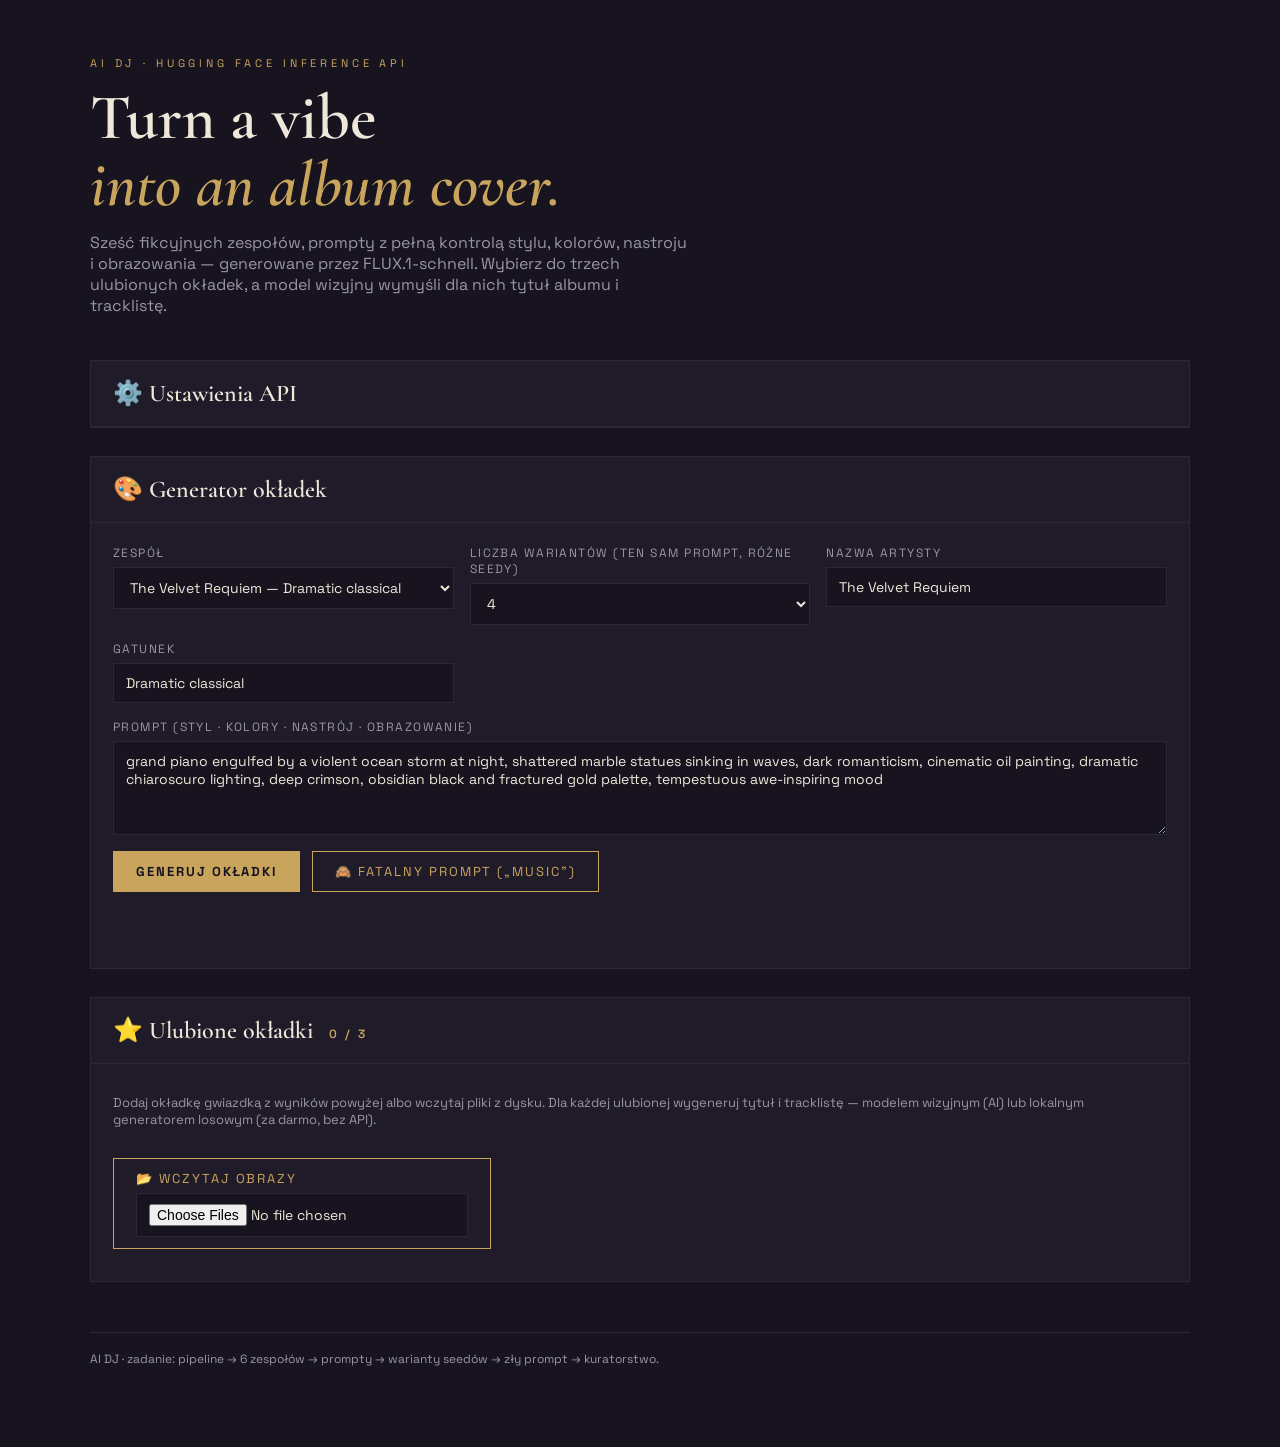
==== index.html @ 2be63d0e "1st commit" ====
<!DOCTYPE html>
<html lang="pl">
<head>
<meta charset="utf-8">
<meta name="viewport" content="width=device-width, initial-scale=1">
<title>AI DJ — Turn a Vibe into an Album Cover</title>
<link href="https://fonts.googleapis.com/css2?family=Cormorant+Garamond:ital,wght@0,600;1,500&family=Space+Grotesk:wght@400;500;700&display=swap" rel="stylesheet">
<link rel="stylesheet" href="style.css">
</head>
<body>

<header>
  <p class="label">AI DJ · Hugging Face Inference API</p>
  <h1>Turn a vibe<br><em>into an album cover.</em></h1>
  <p class="sub">Sześć fikcyjnych zespołów, prompty z pełną kontrolą stylu, kolorów, nastroju
     i obrazowania — generowane przez FLUX.1-schnell. Wybierz do trzech ulubionych okładek,
     a model wizyjny wymyśli dla nich tytuł albumu i tracklistę.</p>
</header>

<main>

  <!-- ⚙️ USTAWIENIA API -->
  <details class="panel" id="settings-panel">
    <summary>⚙️ Ustawienia API</summary>
    <div class="panel-body grid-2">
      <label>Token Hugging Face (Read)
        <input type="password" id="hf-token" placeholder="hf_...">
      </label>
      <label>Model text-to-image
        <input type="text" id="image-model" value="black-forest-labs/FLUX.1-schnell">
      </label>
      <label>Endpoint obrazów
        <select id="image-base">
          <option value="https://router.huggingface.co/hf-inference/models/">router.huggingface.co (zalecany)</option>
          <option value="https://api-inference.huggingface.co/models/">api-inference.huggingface.co (klasyczny)</option>
        </select>
      </label>
      <label>Model wizyjny (tytuły + tracklisty)
        <input type="text" id="vision-model" value="meta-llama/Llama-4-Scout-17B-16E-Instruct">
      </label>
      <button id="save-settings" class="btn btn-gold">Zapisz ustawienia</button>
      <p class="hint">Token jest zapisywany wyłącznie lokalnie (localStorage) w tej przeglądarce.</p>
    </div>
  </details>

  <!-- 🎨 GENERATOR -->
  <section class="panel">
    <h2>🎨 Generator okładek</h2>
    <div class="panel-body">
      <div class="grid-2">
        <label>Zespół
          <select id="act-select"></select>
        </label>
        <label>Liczba wariantów (ten sam prompt, różne seedy)
          <select id="count-select">
            <option>1</option><option>2</option><option>3</option><option selected>4</option>
          </select>
        </label>
        <label>Nazwa artysty
          <input type="text" id="artist-input">
        </label>
        <label>Gatunek
          <input type="text" id="genre-input">
        </label>
      </div>
      <label>Prompt (styl · kolory · nastrój · obrazowanie)
        <textarea id="prompt-input" rows="4"></textarea>
      </label>
      <div class="btn-row">
        <button id="generate-btn" class="btn btn-gold">Generuj okładki</button>
        <button id="bad-prompt-btn" class="btn btn-ghost" title="Punkt 5 zadania: prompt bez żadnych wskazówek">🙈 Fatalny prompt („music”)</button>
      </div>
      <p id="status" class="status" role="status"></p>
      <div id="results" class="results"></div>
    </div>
  </section>

  <!-- ⭐ ULUBIONE -->
  <section class="panel">
    <h2>⭐ Ulubione okładki <span class="counter" id="fav-counter">0 / 3</span></h2>
    <div class="panel-body">
      <p class="hint">Dodaj okładkę gwiazdką z wyników powyżej albo wczytaj pliki z dysku.
         Dla każdej ulubionej wygeneruj tytuł i tracklistę — modelem wizyjnym (AI)
         lub lokalnym generatorem losowym (za darmo, bez API).</p>
      <label class="btn btn-ghost file-btn">📂 Wczytaj obrazy
        <input type="file" id="file-input" accept="image/*" multiple hidden>
      </label>
      <div id="favourites" class="rack"></div>
    </div>
  </section>

</main>

<footer>
  <p>AI DJ · zadanie: pipeline → 6 zespołów → prompty → warianty seedów → zły prompt → kuratorstwo.</p>
</footer>

<script src="app.js"></script>
</body>
</html>
---- style.css ----
/* ============================================================
   AI DJ — identyfikacja wizualna „wytwórni płytowej”
   (spójna z gallery.html z wersji Colabowej projektu)
   ============================================================ */
:root {
  --ink:   #17141f;
  --panel: #1f1b29;
  --line:  #2c2738;
  --paper: #efe8da;
  --gold:  #c9a45c;
  --wine:  #7a2c3b;
  --fog:   #9a94a8;
}

* { box-sizing: border-box; margin: 0; }

body {
  background: var(--ink);
  color: var(--paper);
  font-family: 'Space Grotesk', sans-serif;
  padding: 56px 24px 80px;
}

header, main, footer { max-width: 1100px; margin: 0 auto; }

/* ---------- nagłówek ---------- */
header { margin-bottom: 44px; }

header .label {
  letter-spacing: .35em; text-transform: uppercase;
  font-size: 11px; color: var(--gold); margin-bottom: 14px;
}

header h1 {
  font-family: 'Cormorant Garamond', serif;
  font-size: clamp(38px, 6vw, 64px);
  font-weight: 600; line-height: 1.05;
}
header h1 em { font-style: italic; color: var(--gold); }

header .sub { margin-top: 14px; color: var(--fog); max-width: 60ch; }

/* ---------- panele ---------- */
.panel {
  background: var(--panel);
  border: 1px solid var(--line);
  margin-bottom: 28px;
}

.panel > h2, .panel > summary {
  font-family: 'Cormorant Garamond', serif;
  font-size: 24px; font-weight: 600;
  padding: 18px 22px;
  border-bottom: 1px solid var(--line);
  cursor: default;
}
.panel > summary { cursor: pointer; list-style: none; }
.panel > summary::-webkit-details-marker { display: none; }
details[open] > summary { border-bottom: 1px solid var(--line); }

.panel-body { padding: 22px; }

.counter {
  font-family: 'Space Grotesk', sans-serif;
  font-size: 12px; letter-spacing: .2em;
  color: var(--gold); margin-left: 10px;
}

/* ---------- formularze ---------- */
.grid-2 {
  display: grid; gap: 16px;
  grid-template-columns: repeat(auto-fit, minmax(260px, 1fr));
  margin-bottom: 16px;
}

label { display: block; font-size: 12px; letter-spacing: .12em;
        text-transform: uppercase; color: var(--fog); }

input, select, textarea {
  display: block; width: 100%; margin-top: 6px;
  background: var(--ink); color: var(--paper);
  border: 1px solid var(--line); padding: 10px 12px;
  font-family: 'Space Grotesk', sans-serif; font-size: 14px;
}
textarea { resize: vertical; }
input:focus, select:focus, textarea:focus, button:focus-visible {
  outline: 2px solid var(--gold); outline-offset: 1px;
}

.btn {
  display: inline-block; margin-top: 16px;
  padding: 11px 22px; font-size: 13px;
  letter-spacing: .15em; text-transform: uppercase;
  border: 1px solid var(--gold); cursor: pointer;
  font-family: 'Space Grotesk', sans-serif;
  transition: background .2s, color .2s;
}
.btn-gold { background: var(--gold); color: var(--ink); font-weight: 700; }
.btn-gold:hover { background: var(--paper); border-color: var(--paper); }
.btn-ghost { background: transparent; color: var(--gold); }
.btn-ghost:hover { background: var(--gold); color: var(--ink); }
.btn[disabled] { opacity: .45; cursor: wait; }
.btn-row { display: flex; gap: 12px; flex-wrap: wrap; }
.file-btn { width: fit-content; }

.hint { font-size: 13px; color: var(--fog); margin: 8px 0 14px;
        text-transform: none; letter-spacing: 0; }

.status { margin-top: 14px; font-size: 14px; color: var(--gold); min-height: 20px; }
.status.error { color: #d96a6a; }

/* ---------- wyniki generacji ---------- */
.results {
  display: grid; gap: 18px; margin-top: 20px;
  grid-template-columns: repeat(auto-fill, minmax(220px, 1fr));
}

.result-card { border: 1px solid var(--line); background: var(--ink); }
.result-card img { width: 100%; aspect-ratio: 1; object-fit: cover; display: block; }
.result-card .row {
  display: flex; justify-content: space-between; align-items: center;
  padding: 8px 10px; font-size: 12px; color: var(--fog);
}
.result-card button, .result-card a {
  background: none; border: none; color: var(--gold);
  font-size: 16px; cursor: pointer; text-decoration: none;
}
.result-card button:hover, .result-card a:hover { color: var(--paper); }

/* ---------- ulubione: koperty winylowe ---------- */
.rack {
  display: grid; gap: 40px; margin-top: 10px;
  grid-template-columns: repeat(auto-fit, minmax(280px, 1fr));
}

.sleeve { background: var(--ink); border: 1px solid var(--line);
          padding: 18px 18px 26px; }

.cover-wrap { position: relative; aspect-ratio: 1; }
.cover-wrap img {
  position: relative; z-index: 2;
  width: 100%; aspect-ratio: 1; object-fit: cover; display: block;
  box-shadow: 0 12px 30px rgba(0,0,0,.55);
}

/* sygnatura projektu: winyl wysuwa się zza okładki */
.vinyl {
  position: absolute; top: 4%; left: 0; z-index: 1;
  width: 92%; aspect-ratio: 1; border-radius: 50%;
  background: radial-gradient(circle at center,
    var(--gold) 0 12%, #0c0a10 13% 15%, #191521 16% 100%);
  box-shadow: inset 0 0 0 1px #000;
  transition: transform .5s cubic-bezier(.2,.7,.2,1);
}
.sleeve:hover .vinyl { transform: translateX(26%) rotate(40deg); }
@media (prefers-reduced-motion: reduce) {
  .vinyl { transition: none; }
  .sleeve:hover .vinyl { transform: none; }
}

.meta { margin-top: 22px; }
.meta .genre {
  font-size: 10px; letter-spacing: .3em; text-transform: uppercase;
  color: var(--gold); margin-bottom: 8px;
}
.meta h3 {
  font-family: 'Cormorant Garamond', serif;
  font-size: 26px; font-weight: 600; line-height: 1.1;
}
.meta .artist { color: var(--fog); margin: 4px 0 14px; font-size: 14px; }

.tracks { list-style: none; padding: 0; border-top: 1px solid var(--line); }
.tracks li {
  display: flex; gap: 14px; align-items: baseline;
  padding: 7px 0; font-size: 13.5px;
  border-bottom: 1px solid var(--line);
}
.tracks .no { color: var(--wine); font-size: 11px; letter-spacing: .1em; }

.sleeve .btn-row { margin-top: 14px; }
.sleeve .btn { margin-top: 0; padding: 8px 14px; font-size: 11px; }

footer { margin-top: 50px; color: var(--fog); font-size: 12px;
         border-top: 1px solid var(--line); padding-top: 18px; }
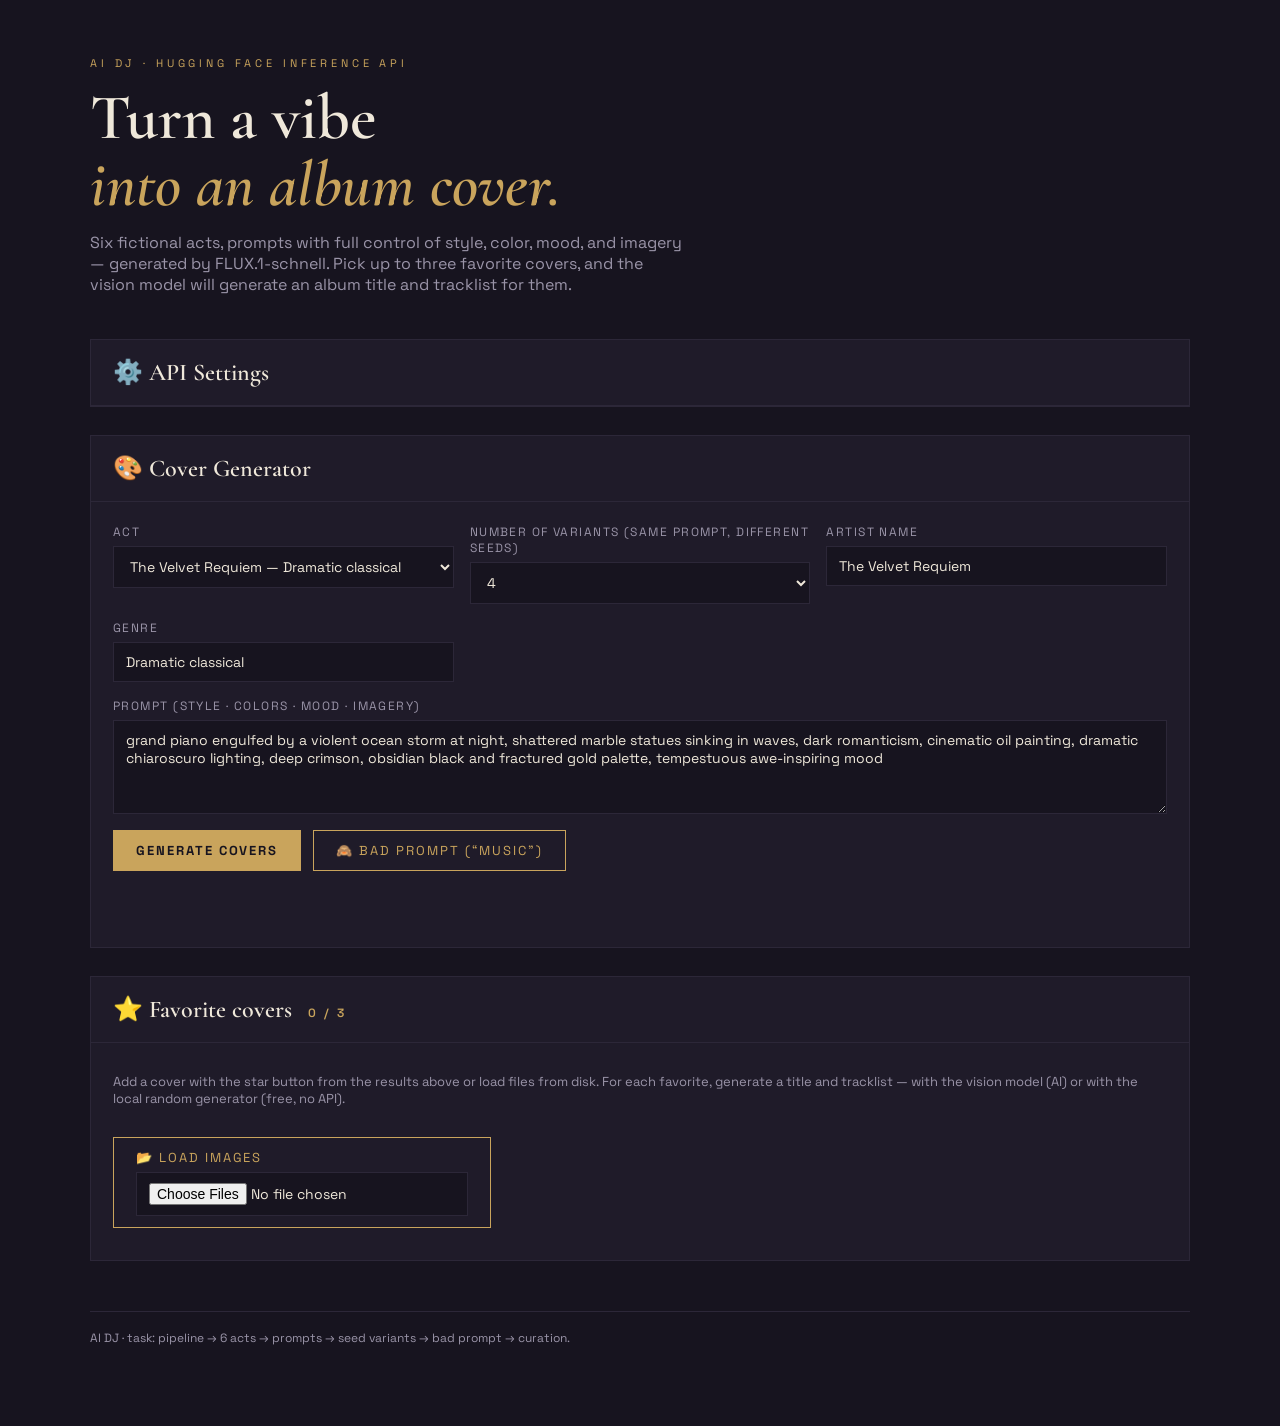
==== commit 59612e39: "translation into eng" ====
--- a/index.html
+++ b/index.html
@@ -1,5 +1,5 @@
 <!DOCTYPE html>
-<html lang="pl">
+<html lang="en">
 <head>
 <meta charset="utf-8">
 <meta name="viewport" content="width=device-width, initial-scale=1">
@@ -12,16 +12,16 @@
 <header>
   <p class="label">AI DJ · Hugging Face Inference API</p>
   <h1>Turn a vibe<br><em>into an album cover.</em></h1>
-  <p class="sub">Sześć fikcyjnych zespołów, prompty z pełną kontrolą stylu, kolorów, nastroju
-     i obrazowania — generowane przez FLUX.1-schnell. Wybierz do trzech ulubionych okładek,
-     a model wizyjny wymyśli dla nich tytuł albumu i tracklistę.</p>
+  <p class="sub">Six fictional acts, prompts with full control of style, color, mood,
+     and imagery — generated by FLUX.1-schnell. Pick up to three favorite covers,
+     and the vision model will generate an album title and tracklist for them.</p>
 </header>
 
 <main>
 
-  <!-- ⚙️ USTAWIENIA API -->
+  <!-- ⚙️ API SETTINGS -->
   <details class="panel" id="settings-panel">
-    <summary>⚙️ Ustawienia API</summary>
+    <summary>⚙️ API Settings</summary>
     <div class="panel-body grid-2">
       <label>Token Hugging Face (Read)
         <input type="password" id="hf-token" placeholder="hf_...">
@@ -29,60 +29,60 @@
       <label>Model text-to-image
         <input type="text" id="image-model" value="black-forest-labs/FLUX.1-schnell">
       </label>
-      <label>Endpoint obrazów
+      <label>Image endpoint
         <select id="image-base">
-          <option value="https://router.huggingface.co/hf-inference/models/">router.huggingface.co (zalecany)</option>
-          <option value="https://api-inference.huggingface.co/models/">api-inference.huggingface.co (klasyczny)</option>
+          <option value="https://router.huggingface.co/hf-inference/models/">router.huggingface.co (recommended)</option>
+          <option value="https://api-inference.huggingface.co/models/">api-inference.huggingface.co (classic)</option>
         </select>
       </label>
-      <label>Model wizyjny (tytuły + tracklisty)
+      <label>Vision model (titles + tracklists)
         <input type="text" id="vision-model" value="meta-llama/Llama-4-Scout-17B-16E-Instruct">
       </label>
-      <button id="save-settings" class="btn btn-gold">Zapisz ustawienia</button>
-      <p class="hint">Token jest zapisywany wyłącznie lokalnie (localStorage) w tej przeglądarce.</p>
+      <button id="save-settings" class="btn btn-gold">Save settings</button>
+      <p class="hint">The token is saved locally only (localStorage) in this browser.</p>
     </div>
   </details>
 
   <!-- 🎨 GENERATOR -->
   <section class="panel">
-    <h2>🎨 Generator okładek</h2>
+    <h2>🎨 Cover Generator</h2>
     <div class="panel-body">
       <div class="grid-2">
-        <label>Zespół
+        <label>Act
           <select id="act-select"></select>
         </label>
-        <label>Liczba wariantów (ten sam prompt, różne seedy)
+        <label>Number of variants (same prompt, different seeds)
           <select id="count-select">
             <option>1</option><option>2</option><option>3</option><option selected>4</option>
           </select>
         </label>
-        <label>Nazwa artysty
+        <label>Artist name
           <input type="text" id="artist-input">
         </label>
-        <label>Gatunek
+        <label>Genre
           <input type="text" id="genre-input">
         </label>
       </div>
-      <label>Prompt (styl · kolory · nastrój · obrazowanie)
+      <label>Prompt (style · colors · mood · imagery)
         <textarea id="prompt-input" rows="4"></textarea>
       </label>
       <div class="btn-row">
-        <button id="generate-btn" class="btn btn-gold">Generuj okładki</button>
-        <button id="bad-prompt-btn" class="btn btn-ghost" title="Punkt 5 zadania: prompt bez żadnych wskazówek">🙈 Fatalny prompt („music”)</button>
+        <button id="generate-btn" class="btn btn-gold">Generate covers</button>
+        <button id="bad-prompt-btn" class="btn btn-ghost" title="Task 5: prompt with no guidance">🙈 Bad prompt (“music”)</button>
       </div>
       <p id="status" class="status" role="status"></p>
       <div id="results" class="results"></div>
     </div>
   </section>
 
-  <!-- ⭐ ULUBIONE -->
+  <!-- ⭐ FAVORITES -->
   <section class="panel">
-    <h2>⭐ Ulubione okładki <span class="counter" id="fav-counter">0 / 3</span></h2>
+    <h2>⭐ Favorite covers <span class="counter" id="fav-counter">0 / 3</span></h2>
     <div class="panel-body">
-      <p class="hint">Dodaj okładkę gwiazdką z wyników powyżej albo wczytaj pliki z dysku.
-         Dla każdej ulubionej wygeneruj tytuł i tracklistę — modelem wizyjnym (AI)
-         lub lokalnym generatorem losowym (za darmo, bez API).</p>
-      <label class="btn btn-ghost file-btn">📂 Wczytaj obrazy
+      <p class="hint">Add a cover with the star button from the results above or load files from disk.
+         For each favorite, generate a title and tracklist — with the vision model (AI)
+         or with the local random generator (free, no API).</p>
+      <label class="btn btn-ghost file-btn">📂 Load images
         <input type="file" id="file-input" accept="image/*" multiple hidden>
       </label>
       <div id="favourites" class="rack"></div>
@@ -92,8 +92,7 @@
 </main>
 
 <footer>
-  <p>AI DJ · zadanie: pipeline → 6 zespołów → prompty → warianty seedów → zły prompt → kuratorstwo.</p>
-</footer>
+    <p>AI DJ · task: pipeline → 6 acts → prompts → seed variants → bad prompt → curation.</p>
 
 <script src="app.js"></script>
 </body>
--- a/style.css
+++ b/style.css
@@ -1,6 +1,6 @@
 /* ============================================================
-   AI DJ — identyfikacja wizualna „wytwórni płytowej”
-   (spójna z gallery.html z wersji Colabowej projektu)
+   AI DJ — visual identity for the "record label"
+   (consistent with gallery.html from the Colab version of the project)
    ============================================================ */
 :root {
   --ink:   #17141f;
@@ -23,7 +23,7 @@
 
 header, main, footer { max-width: 1100px; margin: 0 auto; }
 
-/* ---------- nagłówek ---------- */
+/* ---------- header ---------- */
 header { margin-bottom: 44px; }
 
 header .label {
@@ -40,7 +40,7 @@
 
 header .sub { margin-top: 14px; color: var(--fog); max-width: 60ch; }
 
-/* ---------- panele ---------- */
+/* ---------- panels ---------- */
 .panel {
   background: var(--panel);
   border: 1px solid var(--line);
@@ -66,7 +66,7 @@
   color: var(--gold); margin-left: 10px;
 }
 
-/* ---------- formularze ---------- */
+/* ---------- forms ---------- */
 .grid-2 {
   display: grid; gap: 16px;
   grid-template-columns: repeat(auto-fit, minmax(260px, 1fr));
@@ -109,7 +109,7 @@
 .status { margin-top: 14px; font-size: 14px; color: var(--gold); min-height: 20px; }
 .status.error { color: #d96a6a; }
 
-/* ---------- wyniki generacji ---------- */
+/* ---------- generation results ---------- */
 .results {
   display: grid; gap: 18px; margin-top: 20px;
   grid-template-columns: repeat(auto-fill, minmax(220px, 1fr));
@@ -127,7 +127,7 @@
 }
 .result-card button:hover, .result-card a:hover { color: var(--paper); }
 
-/* ---------- ulubione: koperty winylowe ---------- */
+/* ---------- favorites: vinyl sleeves ---------- */
 .rack {
   display: grid; gap: 40px; margin-top: 10px;
   grid-template-columns: repeat(auto-fit, minmax(280px, 1fr));
@@ -143,7 +143,7 @@
   box-shadow: 0 12px 30px rgba(0,0,0,.55);
 }
 
-/* sygnatura projektu: winyl wysuwa się zza okładki */
+/* project signature: vinyl slides out from behind the cover */
 .vinyl {
   position: absolute; top: 4%; left: 0; z-index: 1;
   width: 92%; aspect-ratio: 1; border-radius: 50%;
